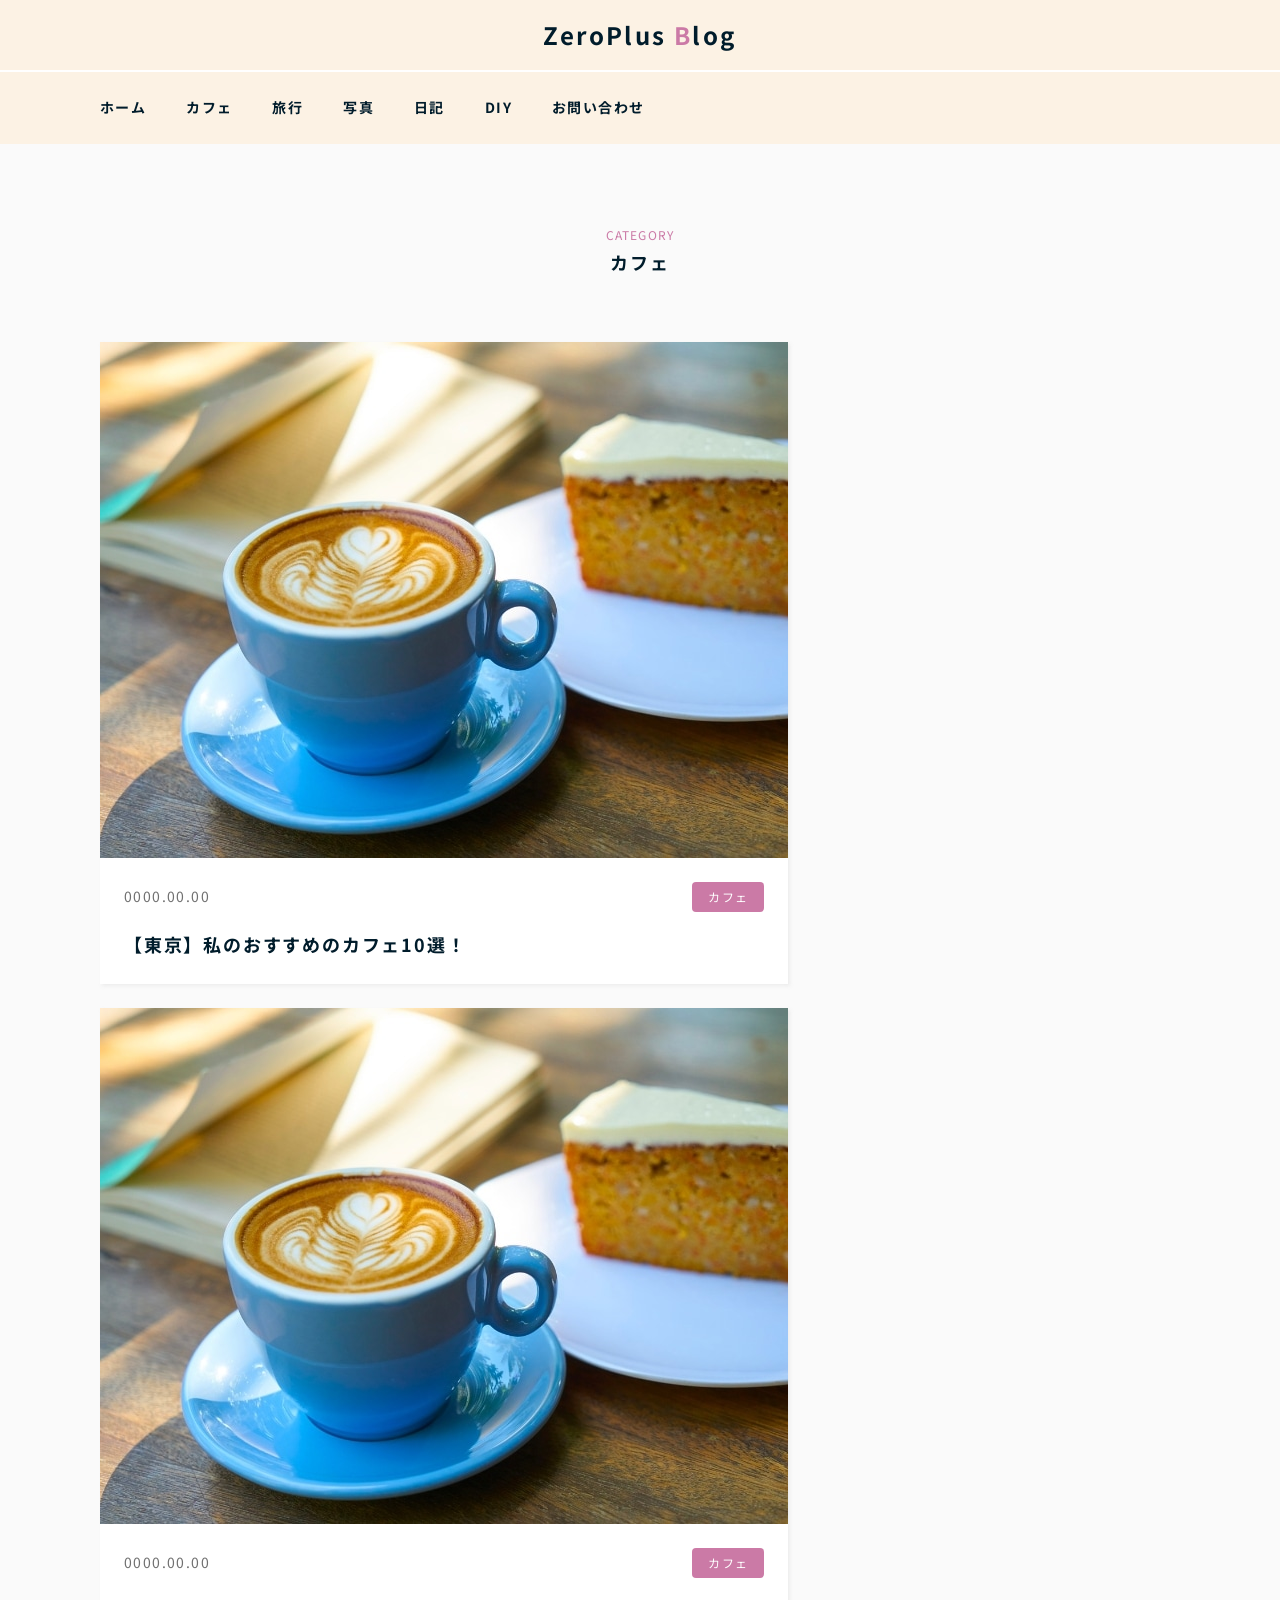
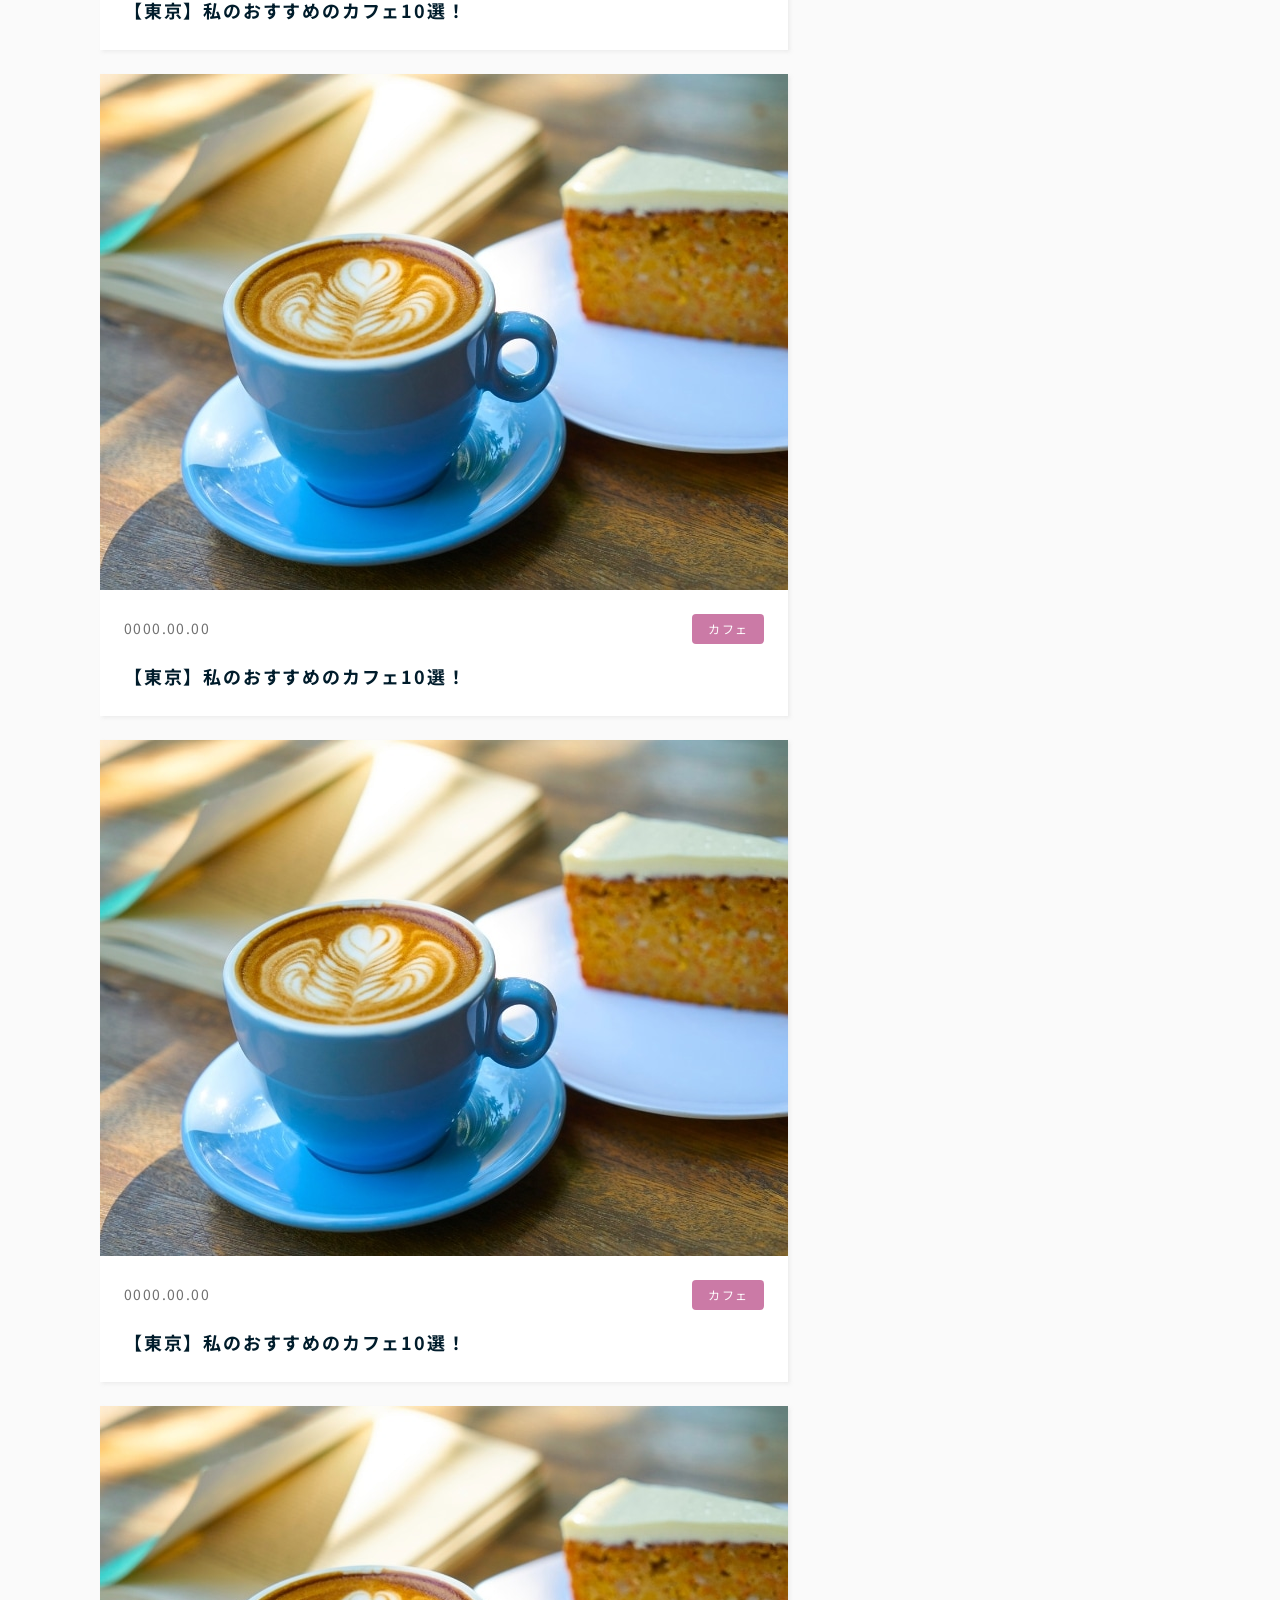
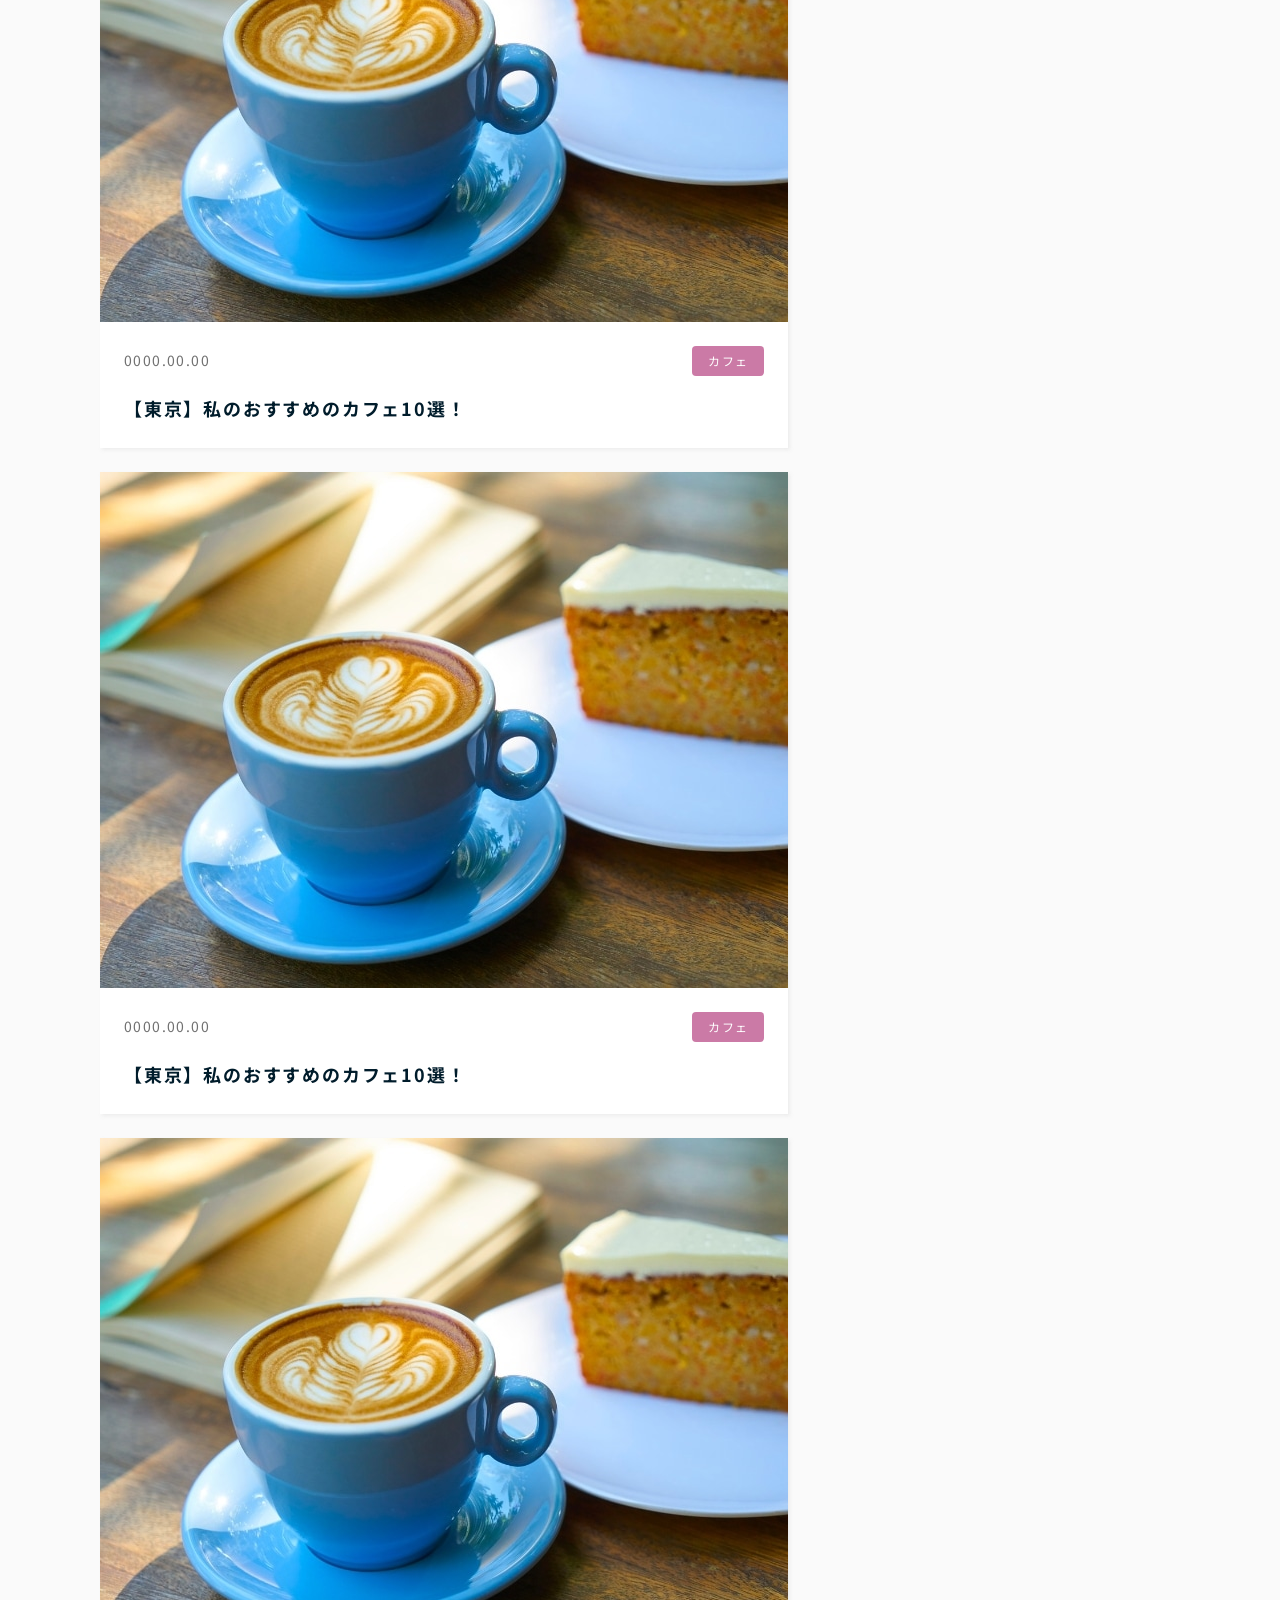
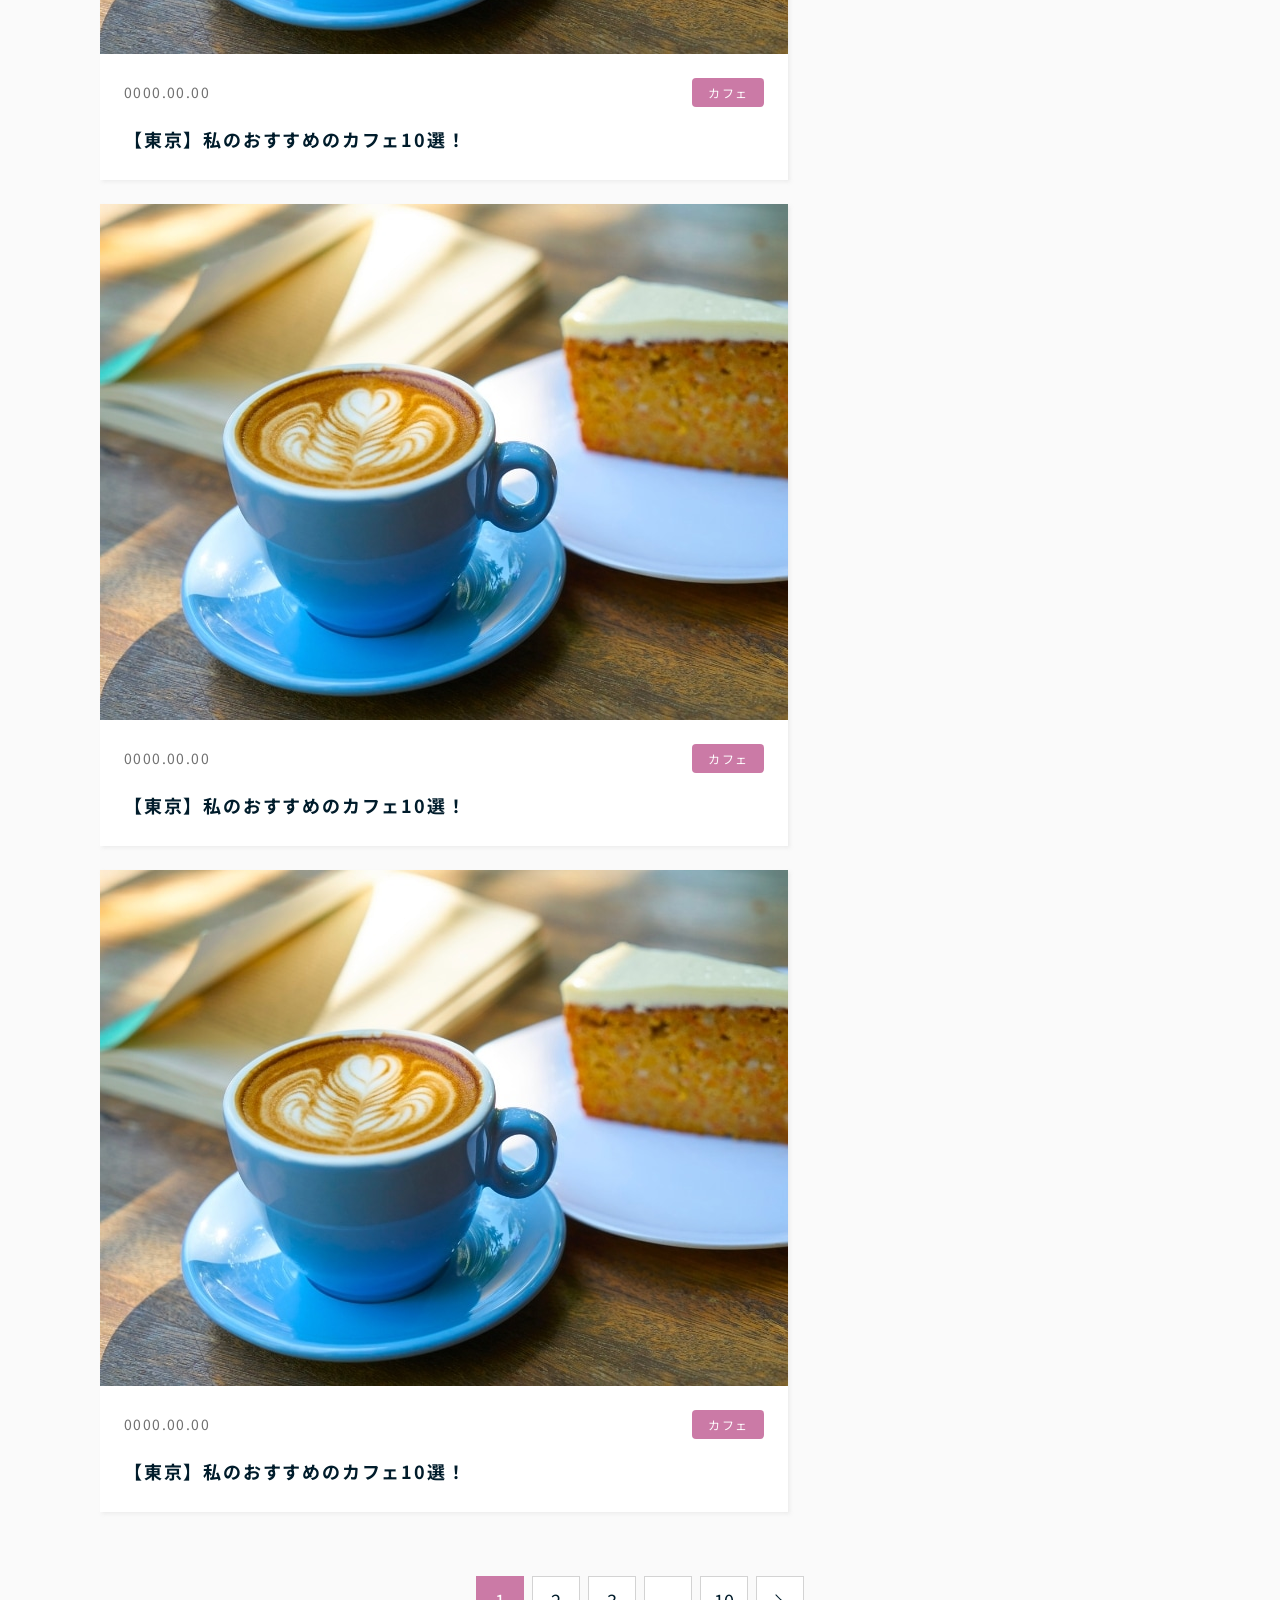
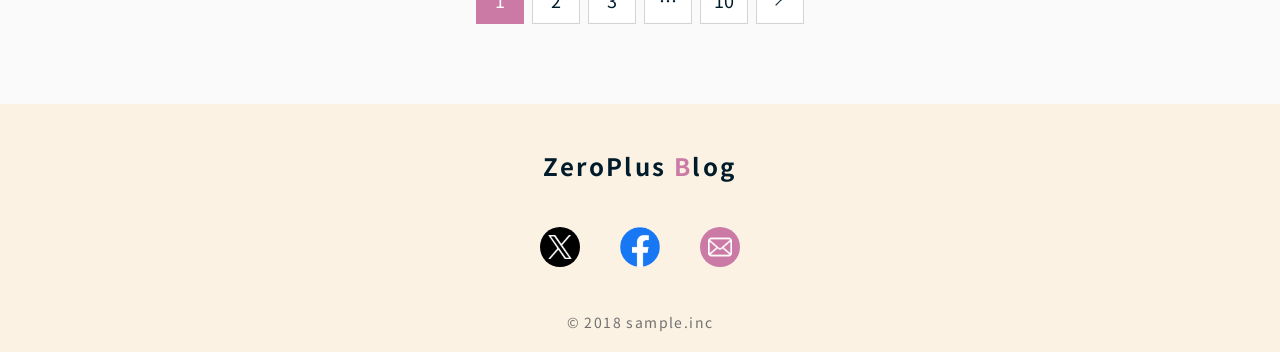
==== src/category.html @ 324e4f02 "5/5" ====
<!doctype html>
<html lang="ja">
  <head>
    <meta charset="utf-8" />
    <meta name="viewport" content="width=device-width,initial-scale=1" />
    <title>カフェ|ZeroPlus Blog</title>
    <meta
      name="description"
      content="このサイトは私のブログサイトです。日々の情報を発信します。"
    />
    <meta name="format-detection" content="telephone=no" />
    <!-- google fonts -->
    <link rel="preconnect" href="https://fonts.googleapis.com" />
    <link rel="preconnect" href="https://fonts.gstatic.com" crossorigin />
    <link
      href="https://fonts.googleapis.com/css2?family=Noto+Sans+JP:wght@400;700&display=swap"
      rel="stylesheet"
    />
    <!-- css -->
    <link rel="stylesheet" href="css/reset.css" />
    <link rel="stylesheet" href="css/style.css" />
  </head>
  <body>
    <header class="header">
      <p class="header-logo">
        <a href="index.html" class="header-logo_link"
          >ZeroPlus<span class="header-logo_link__accent-color">&nbsp;B</span
          >log</a
        >
      </p>
      <nav class="header-nav container">
        <ul class="header-nav_list">
          <li class="header-nav_item">
            <a href="index.html" class="header-nav_link">ホーム</a>
          </li>
          <li class="header-nav_item">
            <a href="category.html" class="header-nav_link">カフェ</a>
          </li>
          <li class="header-nav_item">
            <a href="category.html" class="header-nav_link">旅行</a>
          </li>
          <li class="header-nav_item">
            <a href="category.html" class="header-nav_link">写真</a>
          </li>
          <li class="header-nav_item">
            <a href="category.html" class="header-nav_link">日記</a>
          </li>
          <li class="header-nav_item">
            <a href="category.html" class="header-nav_link">DIY</a>
          </li>
          <li class="header-nav_item">
            <a href="#" class="header-nav_link">お問い合わせ</a>
          </li>
        </ul>
      </nav>
    </header>
    <main class="cat_main">
      <div class="cat_header container">
        <h1 class="cat_header_title">カフェ</h1>
      </div>
      <!-- /.cat_header -->
      <section class="cat_main_contents">
        <div class="posts container posts__col-3">
          <article class="post">
            <a href="single.html" class="post_link">
              <div class="post_thumb-wrapper">
                <img
                  src="img/thumb_article.jpg"
                  alt="ラテアートが施されたカフェラテとケーキ"
                  class="post_thumb"
                  width="688"
                  height="516"
                />
              </div>
              <!-- /.post_thumb-wrapper -->
              <div class="post_txt post_txt__col-3">
                <div class="post_meta">
                  <time class="post_meta-date">0000.00.00</time>
                  <span class="post_meta-cat">カフェ</span>
                </div>
                <!-- /.post_meta -->
                <h2 class="post_title post_title__col-3">
                  【東京】私のおすすめのカフェ10選！
                </h2>
              </div>
              <!-- /.post_txt -->
            </a>
          </article>
          <article class="post">
            <a href="single.html" class="post_link">
              <div class="post_thumb-wrapper">
                <img
                  src="img/thumb_article.jpg"
                  alt="ラテアートが施されたカフェラテとケーキ"
                  class="post_thumb"
                  width="688"
                  height="516"
                />
              </div>
              <!-- /.post_thumb-wrapper -->
              <div class="post_txt post_txt__col-3">
                <div class="post_meta">
                  <time class="post_meta-date">0000.00.00</time>
                  <span class="post_meta-cat">カフェ</span>
                </div>
                <!-- /.post_meta -->
                <h2 class="post_title post_title__col-3">
                  【東京】私のおすすめのカフェ10選！
                </h2>
              </div>
              <!-- /.post_txt -->
            </a>
          </article>
          <article class="post">
            <a href="single.html" class="post_link">
              <div class="post_thumb-wrapper">
                <img
                  src="img/thumb_article.jpg"
                  alt="ラテアートが施されたカフェラテとケーキ"
                  class="post_thumb"
                  width="688"
                  height="516"
                />
              </div>
              <!-- /.post_thumb-wrapper -->
              <div class="post_txt post_txt__col-3">
                <div class="post_meta">
                  <time class="post_meta-date">0000.00.00</time>
                  <span class="post_meta-cat">カフェ</span>
                </div>
                <!-- /.post_meta -->
                <h2 class="post_title post_title__col-3">
                  【東京】私のおすすめのカフェ10選！
                </h2>
              </div>
              <!-- /.post_txt -->
            </a>
          </article>
          <article class="post">
            <a href="single.html" class="post_link">
              <div class="post_thumb-wrapper">
                <img
                  src="img/thumb_article.jpg"
                  alt="ラテアートが施されたカフェラテとケーキ"
                  class="post_thumb"
                  width="688"
                  height="516"
                />
              </div>
              <!-- /.post_thumb-wrapper -->
              <div class="post_txt post_txt__col-3">
                <div class="post_meta">
                  <time class="post_meta-date">0000.00.00</time>
                  <span class="post_meta-cat">カフェ</span>
                </div>
                <!-- /.post_meta -->
                <h2 class="post_title post_title__col-3">
                  【東京】私のおすすめのカフェ10選！
                </h2>
              </div>
              <!-- /.post_txt -->
            </a>
          </article>
          <article class="post">
            <a href="single.html" class="post_link">
              <div class="post_thumb-wrapper">
                <img
                  src="img/thumb_article.jpg"
                  alt="ラテアートが施されたカフェラテとケーキ"
                  class="post_thumb"
                  width="688"
                  height="516"
                />
              </div>
              <!-- /.post_thumb-wrapper -->
              <div class="post_txt post_txt__col-3">
                <div class="post_meta">
                  <time class="post_meta-date">0000.00.00</time>
                  <span class="post_meta-cat">カフェ</span>
                </div>
                <!-- /.post_meta -->
                <h2 class="post_title post_title__col-3">
                  【東京】私のおすすめのカフェ10選！
                </h2>
              </div>
              <!-- /.post_txt -->
            </a>
          </article>
          <article class="post">
            <a href="single.html" class="post_link">
              <div class="post_thumb-wrapper">
                <img
                  src="img/thumb_article.jpg"
                  alt="ラテアートが施されたカフェラテとケーキ"
                  class="post_thumb"
                  width="688"
                  height="516"
                />
              </div>
              <!-- /.post_thumb-wrapper -->
              <div class="post_txt post_txt__col-3">
                <div class="post_meta">
                  <time class="post_meta-date">0000.00.00</time>
                  <span class="post_meta-cat">カフェ</span>
                </div>
                <!-- /.post_meta -->
                <h2 class="post_title post_title__col-3">
                  【東京】私のおすすめのカフェ10選！
                </h2>
              </div>
              <!-- /.post_txt -->
            </a>
          </article>
          <article class="post">
            <a href="single.html" class="post_link">
              <div class="post_thumb-wrapper">
                <img
                  src="img/thumb_article.jpg"
                  alt="ラテアートが施されたカフェラテとケーキ"
                  class="post_thumb"
                  width="688"
                  height="516"
                />
              </div>
              <!-- /.post_thumb-wrapper -->
              <div class="post_txt post_txt__col-3">
                <div class="post_meta">
                  <time class="post_meta-date">0000.00.00</time>
                  <span class="post_meta-cat">カフェ</span>
                </div>
                <!-- /.post_meta -->
                <h2 class="post_title post_title__col-3">
                  【東京】私のおすすめのカフェ10選！
                </h2>
              </div>
              <!-- /.post_txt -->
            </a>
          </article>
          <article class="post">
            <a href="single.html" class="post_link">
              <div class="post_thumb-wrapper">
                <img
                  src="img/thumb_article.jpg"
                  alt="ラテアートが施されたカフェラテとケーキ"
                  class="post_thumb"
                  width="688"
                  height="516"
                />
              </div>
              <!-- /.post_thumb-wrapper -->
              <div class="post_txt post_txt__col-3">
                <div class="post_meta">
                  <time class="post_meta-date">0000.00.00</time>
                  <span class="post_meta-cat">カフェ</span>
                </div>
                <!-- /.post_meta -->
                <h2 class="post_title post_title__col-3">
                  【東京】私のおすすめのカフェ10選！
                </h2>
              </div>
              <!-- /.post_txt -->
            </a>
          </article>
          <article class="post">
            <a href="single.html" class="post_link">
              <div class="post_thumb-wrapper">
                <img
                  src="img/thumb_article.jpg"
                  alt="ラテアートが施されたカフェラテとケーキ"
                  class="post_thumb"
                  width="688"
                  height="516"
                />
              </div>
              <!-- /.post_thumb-wrapper -->
              <div class="post_txt post_txt__col-3">
                <div class="post_meta">
                  <time class="post_meta-date">0000.00.00</time>
                  <span class="post_meta-cat">カフェ</span>
                </div>
                <!-- /.post_meta -->
                <h2 class="post_title post_title__col-3">
                  【東京】私のおすすめのカフェ10選！
                </h2>
              </div>
              <!-- /.post_txt -->
            </a>
          </article>
        </div>
        <!-- /.posts -->
        <div class="pagination">
          <span class="pagination_numbers pagination_numbers__current">1</span>
          <a href="#" class="pagination_numbers">2</a>
          <a href="#" class="pagination_numbers">3</a>
          <span class="pagination_numbers">…</span>
          <a href="#" class="pagination_numbers">10</a>
          <a href="#" class="pagination_numbers pagination_numbers__next"></a>
        </div>
        <!-- /.pagination -->
      </section>
    </main>
    <footer class="footer">
      <p class="footer-logo">
        <a href="index.html" class="footer-logo_link"
          >ZeroPlus<span class="footer-logo_link__accent-color">&nbsp;B</span
          >log</a
        >
      </p>
      <div class="footer-sns">
        <a href="#" class="footer-sns_item">
          <img
            src="img/icon_x.svg"
            alt="X"
            width="40"
            height="40"
            class="footer-sns_icon"
          />
        </a>
        <a href="#" class="footer-sns_item">
          <img
            src="img/icon_facebook.svg"
            alt="Facebook"
            width="40"
            height="40"
            class="footer-sns_icon"
          />
        </a>
        <a href="#" class="footer-sns_item">
          <img
            src="img/icon_email.svg"
            alt="Eメール"
            width="40"
            height="40"
            class="footer-sns_icon"
          />
        </a>
      </div>
      <!-- /.footer-sns -->
      <p class="footer-copyright">
        <small class="footer-copyright_txt">&copy; 2018 sample.inc</small>
      </p>
    </footer>
  </body>
</html>
---- src/css/style.css ----
@charset "UTF-8";
/* ---------- base ---------- */
body {
  color: #001c2b;
  font-family: 'Noto Sans JP', sans-serif;
  font-size: 16px;
  line-height: 1.8;
  background: #fafafa;
}

/* ---------- layout ---------- */
.container {
  padding: 0 16px;
  max-width: 1112px;
  margin-left: auto;
  margin-right: auto;
}

.contents:not(:first-child) {
  margin-top: 80px;
}

.contents-body {
  margin-top: 64px;
}

/* ---------- header ---------- */

.header {
  background: #fcf2e4;
  position: sticky;
  top: 0;
  left: 0;
  z-index: 100;
}

.header-logo {
  font-size: 24px;
  font-weight: bold;
  letter-spacing: 0.1em;
  height: 72px;
  /* 下記のflexはクリックされる箇所を限定的にするために記述している */
  display: flex;
  align-items: center;
  justify-content: center;
  border-bottom: 2px solid #ffffff;
}

.header-logo_link {
  height: 100%;
  display: flex;
  align-items: center;
  justify-content: center;
}

.header-logo_link__accent-color {
  color: #cb7aa6;
}

.header-nav {
  padding: 0 16px;
}

.header-nav_list {
  height: 72px;
  display: flex;
  overflow: scroll;
  scrollbar-width: none;
}

.header-nav_list::-webkit-scrollbar {
  display: none;
}

.header-nav_item {
  font-size: 14px;
  font-weight: bold;
  letter-spacing: 0.1em;
  white-space: nowrap;
}

.header-nav_item:not(:first-child) {
  margin-left: 40px;
}

.header-nav_link {
  height: 100%;
  display: flex;
  align-items: center;
}

/* ---------- top ---------- */

.top_kv {
  /* 下記のkvのheightは、calc関数を使ってヘッダー自体の高さを引いて計算している。
  こうすることで、どのデバイス(デバイス毎に一画面の高さが違う)で閲覧しても同じレイアウトが再現できる */
  height: calc(100vh - 144px);
  display: flex;
  align-items: center;
  justify-content: center;
  background: url('../img/img_kv_sm.jpg') center/cover;
  padding: 0 16px;
}

.top_kv_copy-wrapper {
  width: 100%;
  max-width: 672px;
  padding: 32px 8px;
  text-align: center;
  background: #cb7aa6;
}

.top_kv_copy {
  color: #ffffff;
  font-size: 24px;
  font-weight: bold;
  letter-spacing: 0.1em;
}

.top_kv_copy-jp {
  color: #ffffff;
  font-size: 14px;
  text-align: center;
  letter-spacing: 0.1em;
  margin-top: 8px;
}

.top_main {
  padding: 80px 0;
}

.contents-title {
  color: #001c2b;
  font-size: 18px;
  font-weight: bold;
  letter-spacing: 0.1em;
  text-align: center;
  position: relative;
}

.contents-title::after {
  content: 'RECOMMEND';
  display: block;
  /* 上記のdisplay: block;は要素の高さを保持し、装飾要素をposition配置ではなくブロックで表示しています。 */
  /* positionは高さがなくなるので配置が複雑になります。これについてはL6-L7で詳しく解説します。 */
  color: #cb7aa6;
  font-size: 12px;
  font-weight: normal;
  letter-spacing: 0.1em;
}

.contents-title.popular::after {
  content: 'POPULAR';
}

.contents-title.articles::after {
  content: 'ARTICLES';
}

.post {
  background: #ffffff;
  box-shadow: 2px 2px 4px rgba(170, 170, 170, 0.16);
}

.post_txt {
  padding: 24px;
}

.post_meta {
  display: flex;
  justify-content: space-between;
  align-items: center;
}

.post_meta-date {
  color: #707070;
  font-size: 14px;
  letter-spacing: 0.1em;
}

.post_meta-cat {
  color: #ffffff;
  font-size: 12px;
  letter-spacing: 0.1em;
  padding: 4px 16px;
  background: #cb7aa6;
  border-radius: 4px;
}

.post_title {
  font-size: 18px;
  font-weight: bold;
  letter-spacing: 0.1em;
  margin-top: 16px;
}

.posts {
  display: flex;
  flex-wrap: wrap;
}

.posts__col-4 {
  gap: 24px;
}

.posts__col-3 {
  gap: 24px;
}

.pagination {
  display: flex;
  align-items: center;
  justify-content: center;
  margin-top: 64px;
  gap: 8px;
}

.pagination_numbers {
  font-size: 18px;
  width: 48px;
  height: 48px;
  display: flex;
  align-items: center;
  justify-content: center;
  border: 1px solid #d3d3d3;
  background: #ffffff;
}

.pagination_numbers__current {
  color: #ffffff;
  border-color: #cb7aa6;
  background: #cb7aa6;
}

.pagination_numbers__next {
  position: relative;
}

.pagination_numbers__next::before {
  content: '';
  width: 8px;
  height: 8px;
  border-top: 1px solid #001c2b;
  border-right: 1px solid #001c2b;
  position: absolute;
  top: 50%;
  left: 32%;
  transform: translateY(-50%) rotate(45deg);
  z-index: 1;
}

/* ---------- category ---------- */

.cat_header_title {
  font-size: 18px;
  font-weight: bold;
  letter-spacing: 0.1em;
  text-align: center;
}

.cat_header_title:before {
  content: 'CATEGORY';
  display: block;
  color: #cb7aa6;
  font-size: 12px;
  font-weight: normal;
  letter-spacing: 0.1em;
}

.cat_main {
  padding: 80px 0;
}

.cat_main_contents {
  margin-top: 64px;
}

/* ---------- single ---------- */

.single_contents {
  margin-top: 80px;
  margin-bottom: 80px;
}

.single_main_title {
  font-size: 24px;
  font-weight: bold;
  letter-spacing: 0.1em;
}

.single_main_meta {
  display: flex;
  justify-content: space-between;
  align-items: center;
  margin-top: 16px;
}

.single_main_meta-date {
  color: #707070;
  font-size: 14px;
  letter-spacing: 0.1em;
}

.single_main_meta-cat {
  color: #ffffff;
  font-size: 12px;
  letter-spacing: 0.1em;
  padding: 4px 16px;
  background: #cb7aa6;
  border-radius: 4px;
  margin-left: 32px;
}

.single_main_thumb-wrapper {
  margin-top: 16px;
}

.single_main_contents h2 {
  font-size: 20px;
  font-weight: bold;
  letter-spacing: 0.1em;
  padding: 16px 24px;
  margin-top: 80px;
  background: #fcf2e4;
  box-shadow: 2px 2px 4px rgba(170, 170, 170, 0.16);
}

.single_main_contents h3 {
  font-size: 18px;
  font-weight: bold;
  letter-spacing: 0.1em;
  padding-bottom: 6px;
  margin-top: 40px;
  border-bottom: 2px solid #001c2b;
}

.single_main_contents p {
  margin-top: 40px;
  line-height: 2;
  letter-spacing: 0.1em;
}

.single_main_btn-wrapper {
  text-align: center;
  margin-top: 80px;
}

.single_main_btn {
  color: #ffffff;
  font-size: 16px;
  font-weight: bold;
  letter-spacing: 0.1em;
  display: inline-block;
  padding: 16px 32px;
  background: #cb7aa6;
}

.single_sidebar {
  margin-top: 120px;
}

.single_sidebar_boxes {
  display: flex;
  flex-wrap: wrap;
  justify-content: space-between;
  gap: 40px 0;
}

.single_sidebar_bnr-wrapper {
  margin-top: 40px;
}

.single_sidebar-box {
  width: 100%;
}

.single_sidebar-box_head {
  background: #fcf2e4;
}

.single_sidebar-box_head-txt {
  font-size: 18px;
  font-weight: bold;
  letter-spacing: 0.1em;
  padding: 16px 24px;
}

.single_sidebar-box_contents {
  margin-top: 16px;
}

.single_sidebar-cat {
  background: #ffffff;
  box-shadow: 2px 2px 4px rgba(170, 170, 170, 0.16);
}

.single_sidebar-cat_item {
  display: flex;
  justify-content: space-between;
  align-items: center;
  padding: 16px 24px;
  position: relative;
}

.single_sidebar-cat_link::before {
  content: '';
  width: 4px;
  height: 24px;
  border-radius: 4px;
  background: #cb7aa6;
  position: absolute;
  top: 50%;
  left: 12px;
  transform: translateY(-50%);
}

.single_sidebar-cat_link {
  font-size: 16px;
  letter-spacing: 0.1em;
}

.single_sidebar-cat_count {
  color: #ffffff;
  font-size: 12px;
  padding: 2px 8px;
  background: #cb7aa6;
  border-radius: 4px;
}

.single_sidebar-recommend_item {
  background: #ffffff;
  box-shadow: 2px 2px 4px rgba(170, 170, 170, 0.16);
}

.single_sidebar-recommend_item:not(:first-child) {
  margin-top: 16px;
}

.single_sidebar-recommend_link {
  display: flex;
  align-items: center;
}

.single_sidebar-recommend_thumb-wrapper {
  width: 120px;
  flex-shrink: 0;
}

.single_sidebar-recommend_title {
  font-size: 12px;
  letter-spacing: 0.1em;
  padding: 8px 16px;
}

/* ---------- footer ---------- */

.footer {
  padding: 40px 0 16px;
  background: #fcf2e4;
}

.footer-logo {
  font-size: 24px;
  font-weight: bold;
  letter-spacing: 0.1em;
  text-align: center;
}

.footer-logo_link__accent-color {
  color: #cb7aa6;
}

.footer-sns {
  margin: 40px auto 0;
  display: flex;
  gap: 40px;
  justify-content: center;
}

.footer-sns_item {
  width: 40px;
  height: 40px;
}

.footer-copyright {
  color: #707070;
  text-align: center;
  margin-top: 40px;
}

.footer-copyright_txt {
  font-size: 14px;
  letter-spacing: 0.1em;
}
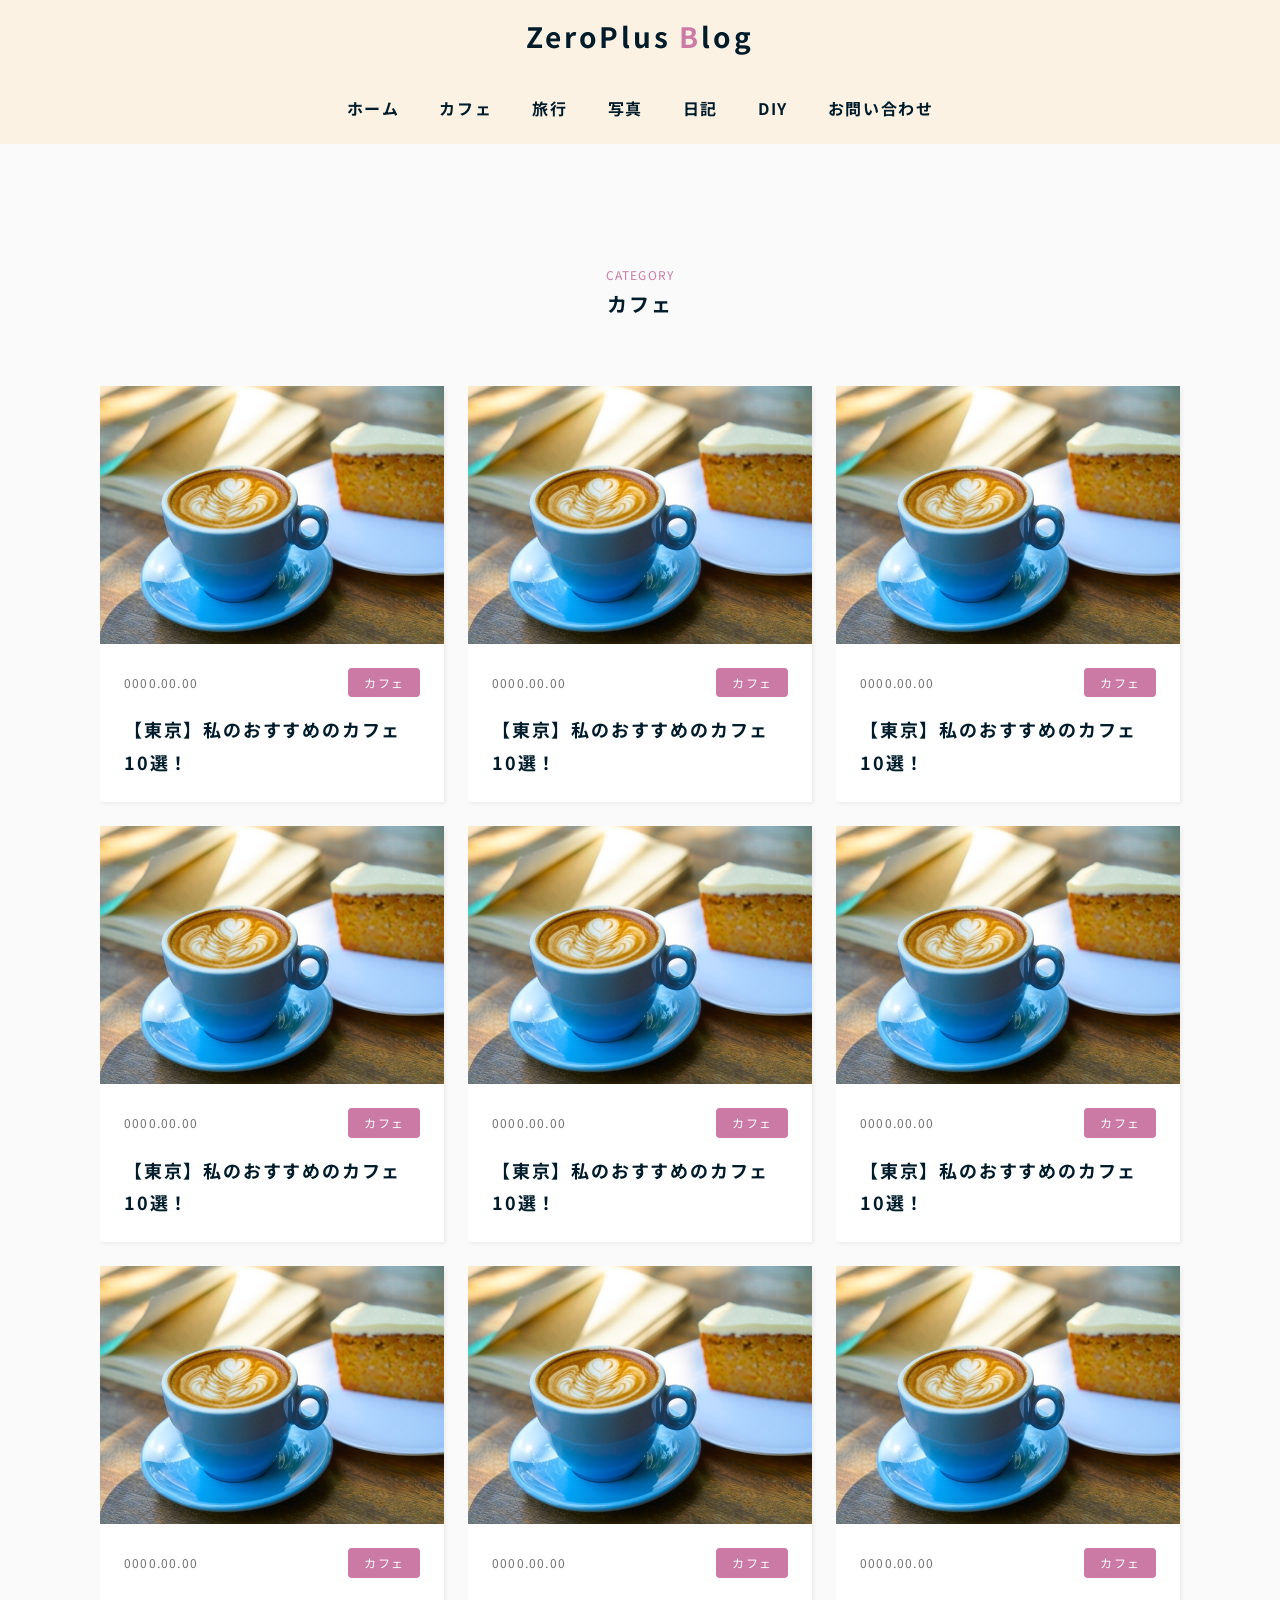
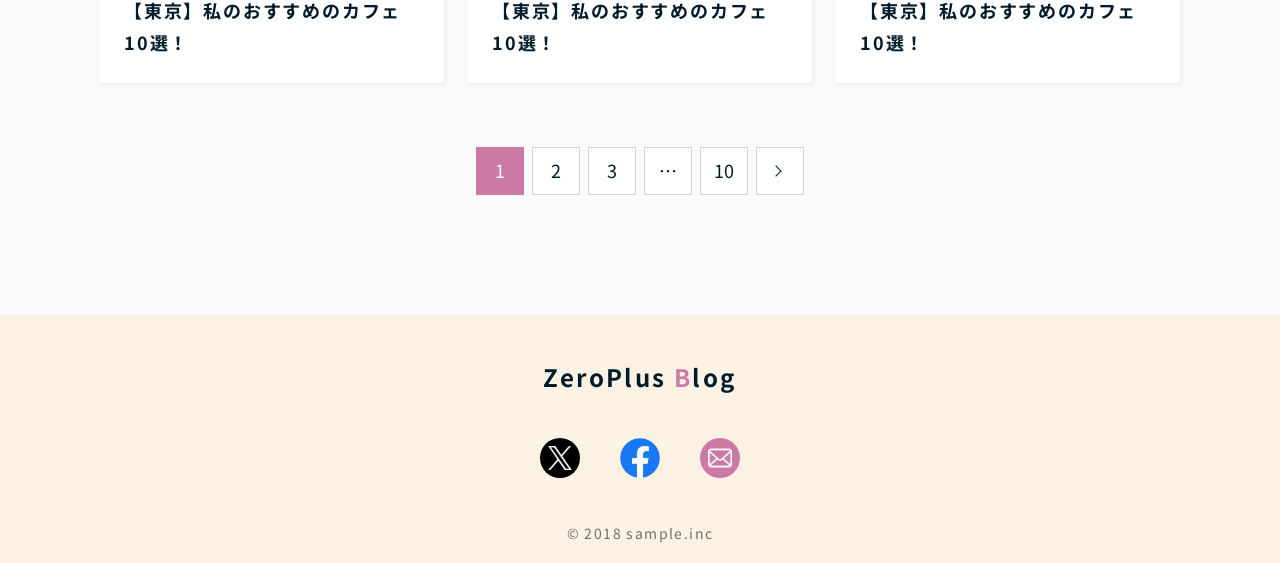
==== commit 2a863150: "5/12" ====
--- a/src/category.html
+++ b/src/category.html
@@ -9,6 +9,36 @@
       content="このサイトは私のブログサイトです。日々の情報を発信します。"
     />
     <meta name="format-detection" content="telephone=no" />
+
+    <!-- favicon/web-clip-icon -->
+    <link rel="icon" href="favicon.ico" type="image/ico" />
+    <link rel="icon" href="favicon.png" type="image/png" />
+    <link rel="icon" href="favicon.svg" type="image/svg+xml" />
+    <link rel="apple-touch-icon" href="webclip.png" />
+    <!-- ogp -->
+    <meta property="og:site_name" content="ZeroPlus Blog" />
+    <meta property="og:url" content="サイトのURL" />
+    <meta property="og:type" content="article" />
+    <meta property="og:title" content="カフェ|ZeroPlus Blog" />
+    <meta
+    property="og:description"
+    content="このサイトは私のブログサイトです。日々の情報を発信します。"
+    />
+    <meta
+    property="og:image"
+    content="https://zero-plus.io/lesson/ogp/blog_homework_ogp.png"
+    />
+    <meta property="og:locale" content="ja_JP" />
+    <meta name="twitter:card" content="summary_large_image" />
+    <meta
+    name="twitter:description"
+    content="このサイトは私のブログサイトです。日々の情報を発信します。"
+    />
+    <meta
+    name="twitter:image:src"
+    content="https://zero-plus.io/lesson/ogp/blog_homework_ogp.png"
+    />
+
     <!-- google fonts -->
     <link rel="preconnect" href="https://fonts.googleapis.com" />
     <link rel="preconnect" href="https://fonts.gstatic.com" crossorigin />
--- a/src/css/style.css
+++ b/src/css/style.css
@@ -20,6 +20,12 @@
   margin-top: 80px;
 }
 
+@media screen and (min-width: 768px) {
+  .contents:not(:first-child) {
+    margin-top: 120px;
+  }
+}
+
 .contents-body {
   margin-top: 64px;
 }
@@ -46,6 +52,13 @@
   border-bottom: 2px solid #ffffff;
 }
 
+@media screen and (min-width: 768px) {
+  .header-logo {
+    font-size: 28px;
+    border-bottom: none;
+  }
+}
+
 .header-logo_link {
   height: 100%;
   display: flex;
@@ -61,6 +74,12 @@
   padding: 0 16px;
 }
 
+@media screen and (min-width: 1080px) {
+  .header-nav {
+    padding: 0;
+  }
+}
+
 .header-nav_list {
   height: 72px;
   display: flex;
@@ -72,11 +91,24 @@
   display: none;
 }
 
+@media screen and (min-width: 580px) {
+  /* 中間幅のナビアイテムのレイアウト崩れ防止のため */
+  .header-nav_list {
+    justify-content: center;
+  }
+}
+
 .header-nav_item {
   font-size: 14px;
   font-weight: bold;
   letter-spacing: 0.1em;
   white-space: nowrap;
+}
+
+@media screen and (min-width: 768px) {
+  .header-nav_item {
+    font-size: 16px;
+  }
 }
 
 .header-nav_item:not(:first-child) {
@@ -100,6 +132,12 @@
   justify-content: center;
   background: url('../img/img_kv_sm.jpg') center/cover;
   padding: 0 16px;
+}
+
+@media screen and (min-width: 768px) {
+  .top_kv {
+    background-image: url("../img/img_kv_lg.jpg");
+  }
 }
 
 .top_kv_copy-wrapper {
@@ -110,11 +148,23 @@
   background: #cb7aa6;
 }
 
+@media screen and (min-width: 768px) {
+  .top_kv_copy-wrapper {
+    padding: 48px 16px;
+  }
+}
+
 .top_kv_copy {
   color: #ffffff;
   font-size: 24px;
   font-weight: bold;
   letter-spacing: 0.1em;
+}
+
+@media screen and (min-width: 768px) {
+  .top_kv_copy {
+    font-size: 40px;
+  }
 }
 
 .top_kv_copy-jp {
@@ -125,8 +175,26 @@
   margin-top: 8px;
 }
 
+@media screen and (min-width: 768px) {
+  .top_kv_copy-jp {
+    font-size: 16px;
+  }
+}
+
+@media screen and (min-width: 768px) {
+  .top_kv_break {
+    display: none;
+  }
+}
+
 .top_main {
   padding: 80px 0;
+}
+
+@media screen and (min-width: 768px) {
+  .top_main {
+    padding: 120px 0;
+  }
 }
 
 .contents-title {
@@ -136,6 +204,12 @@
   letter-spacing: 0.1em;
   text-align: center;
   position: relative;
+}
+
+@media screen and (min-width: 768px) {
+  .contents-title {
+    font-size: 20px;
+  }
 }
 
 .contents-title::after {
@@ -149,6 +223,11 @@
   letter-spacing: 0.1em;
 }
 
+@media screen and (min-width: 768px) {
+  .contents-title::after {
+    font-size: 14px;
+  }
+}
 .contents-title.popular::after {
   content: 'POPULAR';
 }
@@ -178,6 +257,12 @@
   letter-spacing: 0.1em;
 }
 
+@media screen and (min-width: 768px) {
+  .post_meta-date {
+    font-size: 12px;
+  }
+}
+
 .post_meta-cat {
   color: #ffffff;
   font-size: 12px;
@@ -194,6 +279,12 @@
   margin-top: 16px;
 }
 
+@media screen and (min-width: 768px) {
+  .post_title__col-4 {
+    margin-top: 8px;
+  }
+}
+
 .posts {
   display: flex;
   flex-wrap: wrap;
@@ -203,8 +294,33 @@
   gap: 24px;
 }
 
+@media screen and (min-width: 768px) {
+  .posts__col-4 > .post {
+    width: calc((100% - 24px) / 2);
+  }
+}
+
+@media screen and (min-width: 1080px) {
+  .posts__col-4 > .post {
+    width: calc((100% - 72px) / 4);
+  }
+}
+
 .posts__col-3 {
   gap: 24px;
+}
+
+@media screen and (min-width: 768px) {
+  .posts__col-3 > .post {
+    width: calc((100% - 48px) / 3);
+  }
+}
+
+@media screen and (min-width: 768px) {
+  .post_txt__col-4 {
+    padding-right: 8px;
+    padding-left: 8px;
+  }
 }
 
 .pagination {
@@ -258,6 +374,12 @@
   text-align: center;
 }
 
+@media screen and (min-width: 768px) {
+  .cat_header_title {
+    font-size: 20px;
+  }
+}
+
 .cat_header_title:before {
   content: 'CATEGORY';
   display: block;
@@ -271,6 +393,12 @@
   padding: 80px 0;
 }
 
+@media screen and (min-width: 768px) {
+  .cat_main {
+    padding: 120px 0;
+  }
+}
+
 .cat_main_contents {
   margin-top: 64px;
 }
@@ -282,10 +410,30 @@
   margin-bottom: 80px;
 }
 
+@media screen and (min-width: 768px) {
+  .single_contents {
+    display: flex;
+    margin-top: 120px;
+    margin-bottom: 120px;
+  }
+}
+
+@media screen and (min-width: 768px) {
+  .single_main {
+    width: 70%;
+  }
+}
+
 .single_main_title {
   font-size: 24px;
   font-weight: bold;
   letter-spacing: 0.1em;
+}
+
+@media screen and (min-width: 1080px) {
+  .single_main_title {
+    font-size: 32px;
+  }
 }
 
 .single_main_meta {
@@ -325,6 +473,12 @@
   box-shadow: 2px 2px 4px rgba(170, 170, 170, 0.16);
 }
 
+@media screen and (min-width: 768px) {
+  .single_main_contents h2 {
+    font-size: 24px;
+  }
+}
+
 .single_main_contents h3 {
   font-size: 18px;
   font-weight: bold;
@@ -357,6 +511,14 @@
 
 .single_sidebar {
   margin-top: 120px;
+}
+
+@media screen and (min-width: 768px) {
+  .single_sidebar {
+    width: 30%;
+    margin-top: 0;
+    margin-left: 40px;
+  }
 }
 
 .single_sidebar_boxes {
@@ -441,16 +603,35 @@
   align-items: center;
 }
 
+@media screen and (min-width: 768px) {
+  .single_sidebar-recommend_link {
+    display: block;
+  }
+}
+
 .single_sidebar-recommend_thumb-wrapper {
   width: 120px;
   flex-shrink: 0;
 }
 
+@media screen and (min-width: 768px) {
+  .single_sidebar-recommend_thumb-wrapper {
+    width: 100%;
+  }
+}
+
 .single_sidebar-recommend_title {
   font-size: 12px;
   letter-spacing: 0.1em;
   padding: 8px 16px;
 }
+
+@media screen and (min-width: 768px) {
+  .single_sidebar-recommend_title {
+    padding: 16px;
+  }
+}
+
 
 /* ---------- footer ---------- */
 
